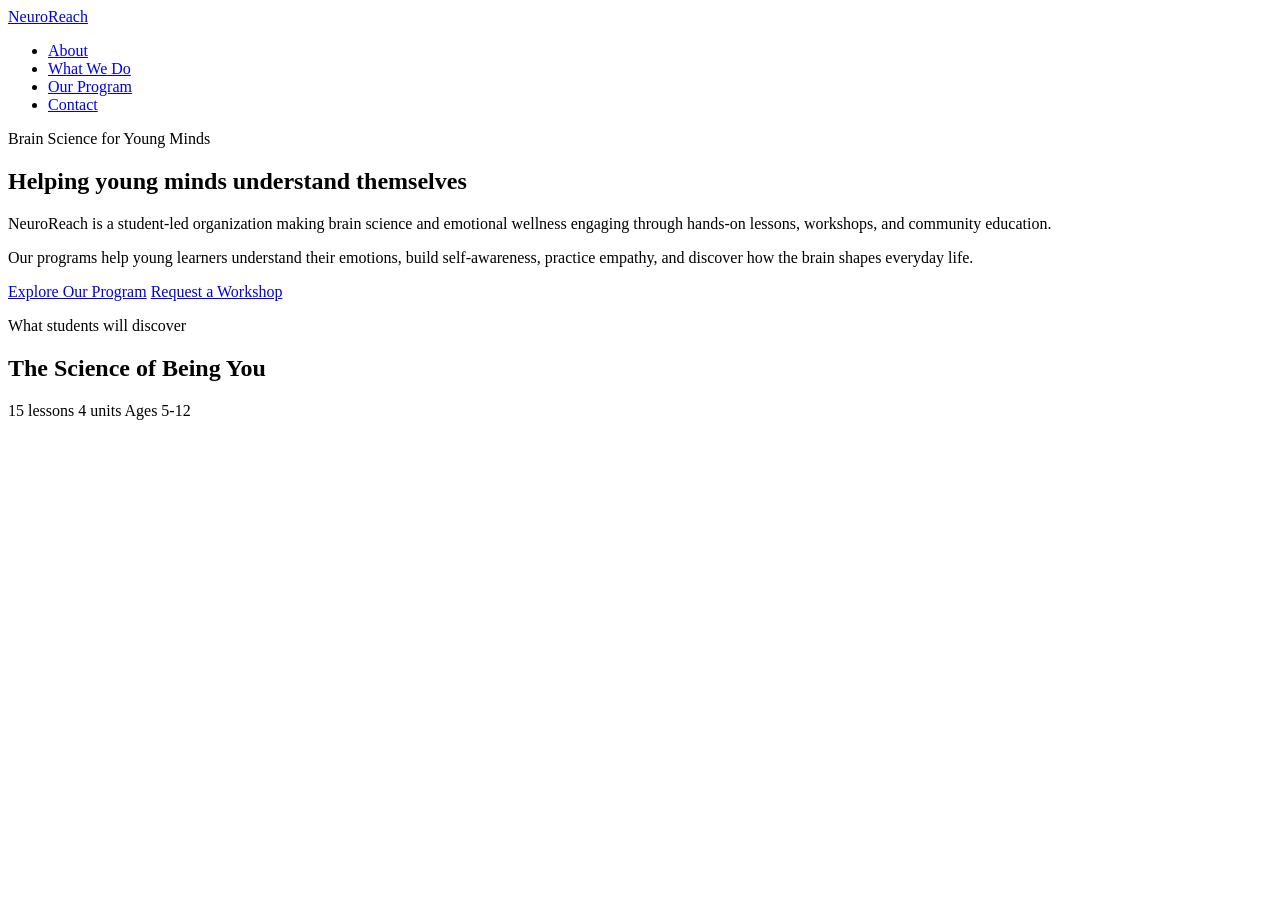
==== index.html @ a8439c40 "Built navbar and hero structure" ====
<!DOCTYPE html>
<html lang="en">
  <head>
    <meta charset="UTF-8">
    <meta name="viewport" content="width=device-width, initial-scale=1.0" />
    <title>NeuroReach | Student Led Brain Science and Mental Health Organization</title>
    <link rel="stylesheet" href="style.css">
  </head>
  <body>
    <nav class="navbar">
        <a href="index.html" class="logo">NeuroReach</a>
        <ul class="nav-links">
            <li><a href="#about">About</a></li>
            <li><a href="#work">What We Do</a></li>
            <li><a href="#program">Our Program</a></li>
            <li><a href="contact.html" class="nav-button">Contact</a></li>
        </ul>
    </nav>
    <main>
        <section class="hero">
            <div class="hero-content">
                <p class="hero-label">Brain Science for Young Minds</p>
                <h1>Helping young minds understand themselves</h1>

                <p>NeuroReach is a student-led organization making brain science and emotional wellness engaging through hands-on lessons, workshops, and community education.</p>

                <p>Our programs help young learners understand their emotions, build self-awareness, practice empathy, and discover how the brain shapes everyday life.</p>

                <div class="hero-actions">
                    <a href="#program" class="primary-button">Explore Our Program</a>
                    <a href="contact.html" class="secondary-button">Request a Workshop</a>
                </div>
            </div>
            <div class="hero-visual">
                <div class="visual-circle" aria-hidden="true"></div>
                <div class="program-preview">
                    <p>What students will discover</p>
                    <h2>The Science of Being You</h2>
                    <div class="program-stats">
                        <span>15 lessons</span>
                        <span>4 units</span>
                        <span>Ages 5-12</span>
                    </div>
                </div>
            </div>
        </section>
    </main>
  </body>
</html>
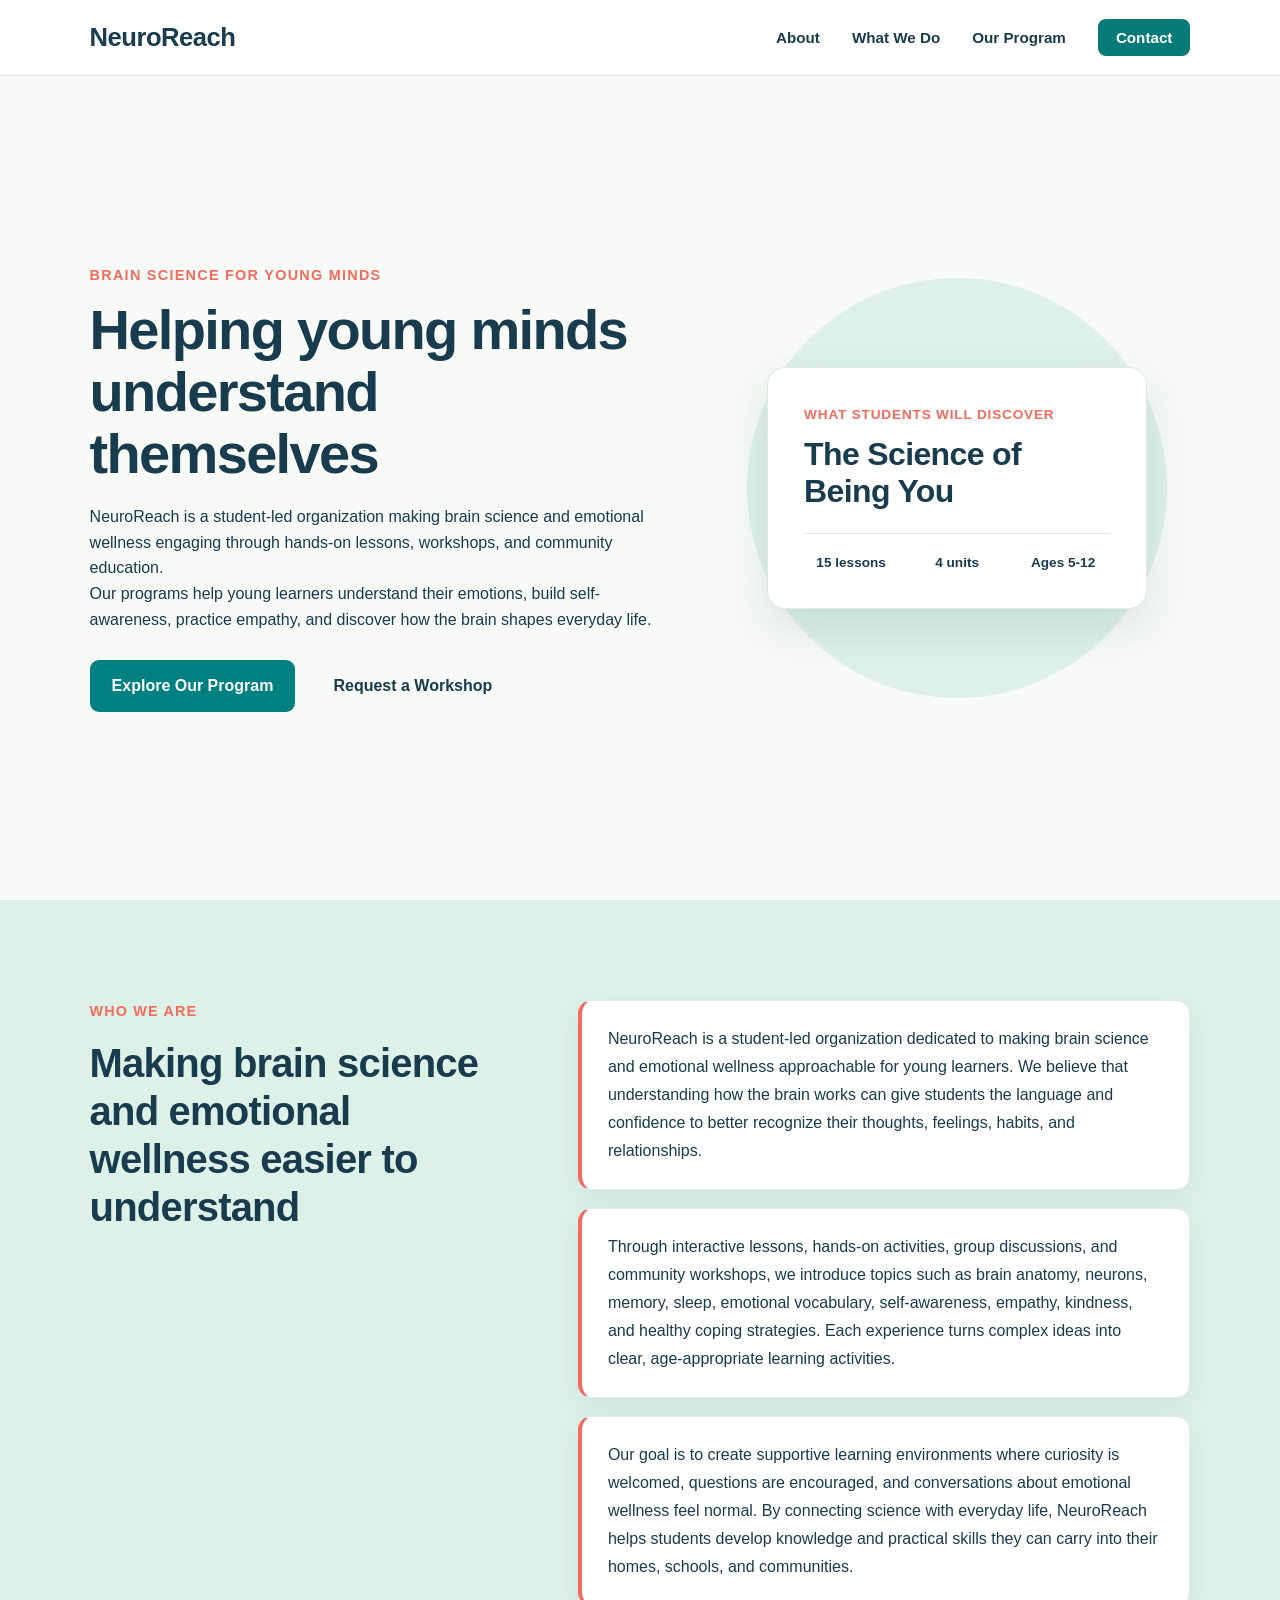
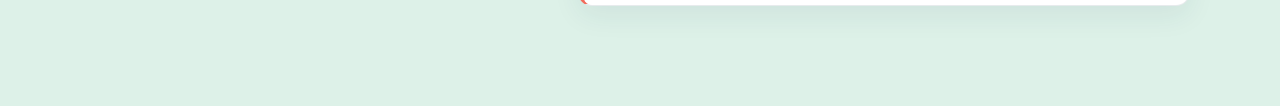
==== commit 05919e00: "Complete the about section desing" ====
--- a/index.html
+++ b/index.html
@@ -44,6 +44,19 @@
                 </div>
             </div>
         </section>
+
+        <section id="about" class="about-section">
+            <div class="about-container">
+                <div class="about-left">
+                    <h4 class="about-left-miniheading">Who We Are</h4>
+                    <h2 class="about-left-heading">Making brain science and emotional wellness easier to understand</h2>
+                </div>
+                <div class="about-right">
+                    <p>NeuroReach is a student-led organization dedicated to making brain science and emotional wellness approachable for young learners. We believe that understanding how the brain works can give students the language and confidence to better recognize their thoughts, feelings, habits, and relationships.</p>
+                    <p>Through interactive lessons, hands-on activities, group discussions, and community workshops, we introduce topics such as brain anatomy, neurons, memory, sleep, emotional vocabulary, self-awareness, empathy, kindness, and healthy coping strategies. Each experience turns complex ideas into clear, age-appropriate learning activities.</p>
+                    <p>Our goal is to create supportive learning environments where curiosity is welcomed, questions are encouraged, and conversations about emotional wellness feel normal. By connecting science with everyday life, NeuroReach helps students develop knowledge and practical skills they can carry into their homes, schools, and communities.</p>
+            </div>
+        </section>
     </main>
   </body>
 </html>
--- a/style.css
+++ b/style.css
@@ -0,0 +1,299 @@
+:root {
+    --background: #F7FAF7;
+    --navy: #183B4E;
+    --teal: #087A78;
+    --coral: #F26B5B;
+    --mint: #DDF1E8;
+    --white: #FFFFFF;
+}
+
+* {
+    margin: 0;
+    padding: 0;
+    box-sizing: border-box;
+}
+
+html {
+    scroll-behavior: smooth;
+}
+
+body {
+    background-color: var(--background);
+    color: var(--navy);
+    font-family: Inter, Arial, Helvetica, sans-serif;
+    line-height: 1.6;
+}
+
+a {
+    color: inherit;
+    text-decoration: none;
+}
+
+ul {
+    list-style: none;
+}
+
+.navbar {
+    min-height: 76px;
+    padding: 0 7%;
+    display: flex;
+    justify-content: space-between;
+    align-items: center;
+    background-color: var(--white);
+    border-bottom: 1px solid rgba(24, 59, 78, 0.1);
+}
+
+.logo {
+    color: var(--navy);
+    font-size: 1.6rem;
+    font-weight: 800;
+    letter-spacing: -0.5px;
+}
+
+.nav-links {
+    display: flex;
+    align-items: center;
+    gap: 2rem;
+}
+
+.nav-links a {
+    font-size: 0.95rem;
+    font-weight: 600;
+    transition: color 0.2s ease;
+}
+
+.nav-links a:hover {
+    color: var(--teal);
+}
+
+.nav-button {
+    padding: 10px 18px;
+    color: var(--white);
+    background-color: var(--teal);
+    border-radius: 8px;
+}
+
+.nav-button:hover {
+    color: var(--white) ;
+    background-color: #066967;
+}
+
+.hero {
+    display: grid;
+    grid-template-columns: 1.1fr 0.9fr;
+    align-items: center;
+    gap: 4rem;
+    padding: 70px 7%;
+    min-height: calc(100vh - 76px);
+    position: relative;
+    overflow: hidden;
+}
+
+.hero-content {
+    max-width: 650px;
+}
+
+.hero-label {
+    color: var(--coral);
+    font-weight: bold;
+    font-size: 0.9rem;
+    letter-spacing: 0.08rem;
+    margin-bottom: 12px;
+    text-transform: uppercase; 
+}
+
+.hero-content h1 {
+    font-size: 3.5rem;
+    line-height: 1.1;
+    font-weight: 800;
+    margin-bottom: 20px;
+    letter-spacing: -0.03em;
+}
+
+.hero-description {
+    font-size: 1.05rem;
+    opacity: 0.8;
+    max-width: 620px;
+}
+
+.hero-description p {
+    margin-bottom: 8px;
+}
+
+.hero-actions {
+    display: flex;
+    gap: 1rem;
+    margin-top: 28px;
+    align-items: center;
+    flex-wrap: wrap;
+}
+
+.primary-button,
+.secondary-button {
+    display: inline-block;
+    padding: 13px 22px;
+    font-weight: bold;
+    border-radius: 9px;
+    transition: all 0.2s ease;
+}
+
+.primary-button {
+    background-color: teal;
+    color: white;
+    border-color: teal;
+}
+
+.hero-visual {
+    position: relative;
+    min-height: 400px;
+    display: flex;
+    align-items: center;
+    justify-content: center;
+}
+
+.visual-circle {
+    position: absolute;
+    width: 420px;
+    height: 420px;
+    background-color: var(--mint);
+    border-radius: 50%;
+    top: 50%;
+    left: 50%;
+    transform: translate(-50%, -50%);
+    z-index: 0;
+}
+
+.program-preview {
+    position: relative;
+    z-index: 1;
+    width: 100%;
+    max-width: 380px;
+    padding: 36px;
+    background-color: var(--white);
+    border: 1px solid rgba(24, 59, 78, 0.12);
+    border-radius: 18px;
+    box-shadow: 0 18px 45px rgba(24, 59, 78, 0.12);
+}
+
+.program-preview > p {
+    color: var(--coral);
+    font-size: 0.85rem;
+    font-weight: 700;
+    letter-spacing: 0.06em;
+    text-transform: uppercase;
+    margin-bottom: 10px;
+}
+
+.program-preview h2 {
+    font-size: 2rem;
+    line-height: 1.15;
+    letter-spacing: -0.02em;
+    margin-bottom: 24px;
+}
+
+.program-stats {
+    display: grid;
+    grid-template-columns: repeat(3, 1fr);
+    gap: 0.75rem;
+    margin-top: 24px;
+    padding-top: 20px;
+    border-top: 1px solid rgba(24, 59, 78, 0.12);
+}
+
+.program-stats span {
+    text-align: center;
+    font-size: 0.85rem;
+    font-weight: 700;
+    line-height: 1.3;
+}
+
+.about-container {
+    display: grid;
+    grid-template-columns: 0.9fr 1.1fr;
+    gap: 4rem;
+    align-items: center;
+}
+
+.about-section {
+    background-color: var(--mint);
+    padding: 90px 7%;
+}
+
+
+
+.about-left-miniheading {
+    color: var(--coral);
+    font-weight: bold;
+    font-size: 0.9rem;
+    letter-spacing: 0.08rem;
+    margin-bottom: 25px;
+}
+.about-left-heading {
+    color: var(--navy);
+    font-weight: bold;
+    font-size: 1.3rem;
+    letter-spacing: 0.08rem;
+    margin-bottom: 12px;
+}
+
+.about-right p {
+    margin-bottom: 30px;
+}
+
+.about-right p:last-child {
+    margin-bottom: 0;
+}
+
+.about-section {
+    background-color: var(--mint);
+    padding: 100px 7%;
+}
+
+.about-container {
+    display: grid;
+    grid-template-columns: 0.8fr 1.2fr;
+    gap: 5rem;
+    align-items: start;
+}
+
+.about-left-miniheading {
+    color: var(--coral);
+    font-size: 0.9rem;
+    font-weight: 700;
+    letter-spacing: 0.08em;
+    text-transform: uppercase;
+    margin-bottom: 16px;
+}
+
+.about-left-heading {
+    color: var(--navy);
+    font-size: 2.5rem;
+    font-weight: 800;
+    line-height: 1.2;
+    letter-spacing: -0.02em;
+    max-width: 520px;
+}
+
+.about-right {
+    display: grid;
+    gap: 18px;
+}
+
+.about-right > p {
+    margin: 0;
+    padding: 24px 26px;
+    background-color: var(--white);
+    color: var(--navy);
+    font-size: 1rem;
+    line-height: 1.75;
+    border: 1px solid rgba(24, 59, 78, 0.1);
+    border-left: 4px solid var(--coral);
+    border-radius: 14px;
+    box-shadow: 0 10px 28px rgba(24, 59, 78, 0.07);
+    transition: transform 0.2s ease, box-shadow 0.2s ease;
+}
+
+.about-right > p:hover {
+    transform: translateY(-3px);
+    box-shadow: 0 15px 34px rgba(24, 59, 78, 0.11);
+}
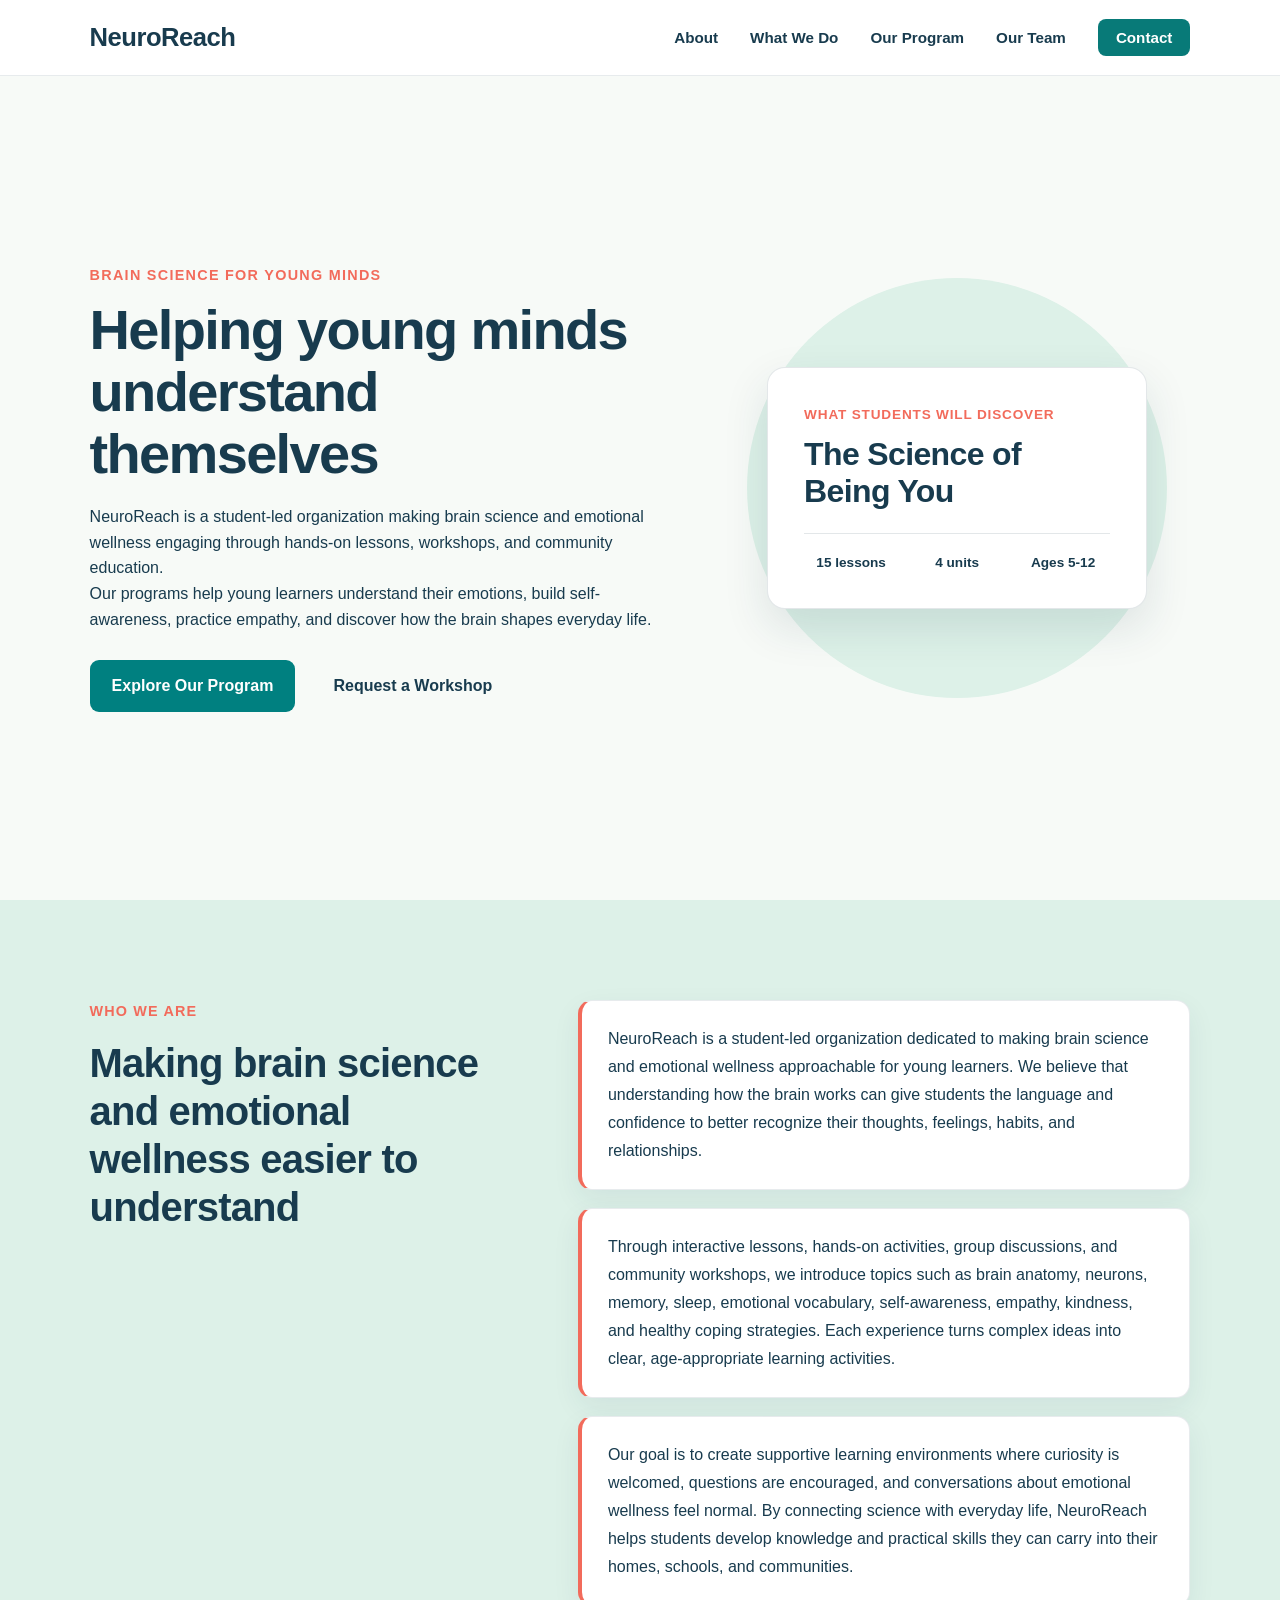
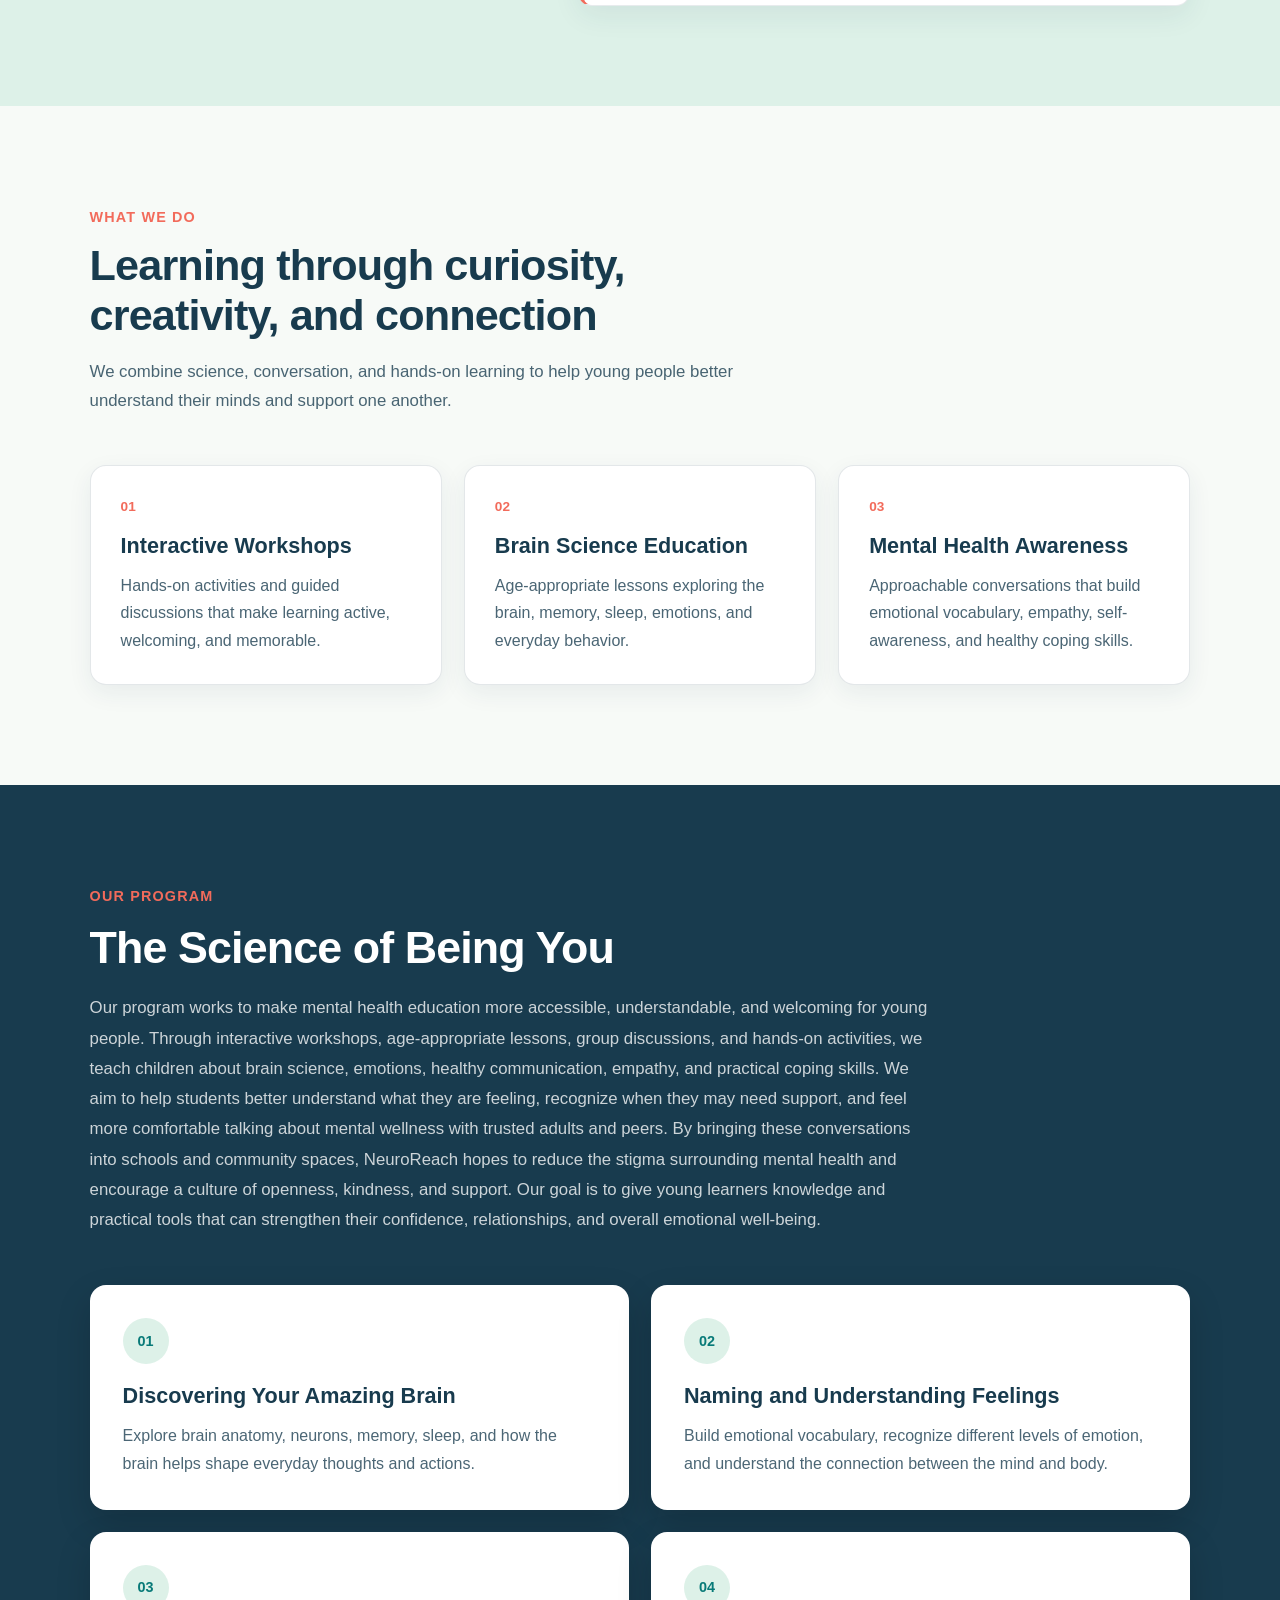
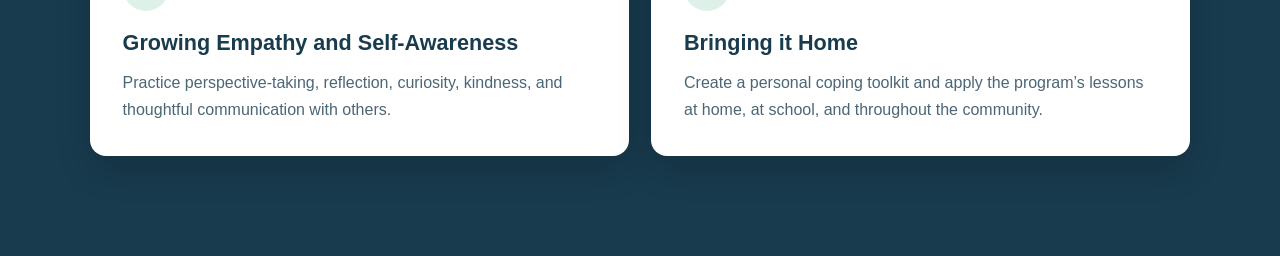
==== commit 9b87a8fa: "Add program section and unit cards" ====
--- a/index.html
+++ b/index.html
@@ -13,6 +13,7 @@
             <li><a href="#about">About</a></li>
             <li><a href="#work">What We Do</a></li>
             <li><a href="#program">Our Program</a></li>
+            <li><a href="#team">Our Team</a></li>
             <li><a href="contact.html" class="nav-button">Contact</a></li>
         </ul>
     </nav>
@@ -55,6 +56,66 @@
                     <p>NeuroReach is a student-led organization dedicated to making brain science and emotional wellness approachable for young learners. We believe that understanding how the brain works can give students the language and confidence to better recognize their thoughts, feelings, habits, and relationships.</p>
                     <p>Through interactive lessons, hands-on activities, group discussions, and community workshops, we introduce topics such as brain anatomy, neurons, memory, sleep, emotional vocabulary, self-awareness, empathy, kindness, and healthy coping strategies. Each experience turns complex ideas into clear, age-appropriate learning activities.</p>
                     <p>Our goal is to create supportive learning environments where curiosity is welcomed, questions are encouraged, and conversations about emotional wellness feel normal. By connecting science with everyday life, NeuroReach helps students develop knowledge and practical skills they can carry into their homes, schools, and communities.</p>
+                </div>
+            </div>
+        </section>
+
+        <section id="work" class="work-section">
+            <div class="work-container">
+                <div class="work-heading">
+                    <p class="section-label">What We Do</p>
+                    <h2>Learning through curiosity, creativity, and connection</h2>
+                    <p class="work-description">We combine science, conversation, and hands-on learning to help young people better understand their minds and support one another.</p>
+                </div>
+                <div class="work-grid">
+                    <article class="work-card">
+                        <p class="work-number">01</p>
+                        <h3>Interactive Workshops</h3>
+                        <p>Hands-on activities and guided discussions that make learning active, welcoming, and memorable.</p>
+                    </article>
+                    <article class="work-card">
+                        <p class="work-number">02</p>
+                        <h3>Brain Science Education</h3>
+                        <p>Age-appropriate lessons exploring the brain, memory, sleep, emotions, and everyday behavior.</p>
+                    </article>
+                    <article class="work-card">
+                        <p class="work-number">03</p>
+                        <h3>Mental Health Awareness</h3>
+                        <p>Approachable conversations that build emotional vocabulary, empathy, self-awareness, and healthy coping skills.</p>
+                    </article>
+                </div>
+            </div>
+        </section>
+
+        <section id="program" class="program-section">
+            <div class="program-container">
+                <div class="program-heading">
+                    <p class="section-label">Our Program</p>
+                    <h2>The Science of Being You</h2>
+                    <p class="program-description">Our program works to make mental health education more accessible, understandable, and welcoming for young people. Through interactive workshops, age-appropriate lessons, group discussions, and hands-on activities, we teach children about brain science, emotions, healthy communication, empathy, and practical coping skills. We aim to help students better understand what they are feeling, recognize when they may need support, and feel more comfortable talking about mental wellness with trusted adults and peers. By bringing these conversations into schools and community spaces, NeuroReach hopes to reduce the stigma surrounding mental health and encourage a culture of openness, kindness, and support. Our goal is to give young learners knowledge and practical tools that can strengthen their confidence, relationships, and overall emotional well-being.</p>
+                </div>
+                <div class="program-grid">
+                    <article class="unit-card">
+                        <p class="unit-number">01</p>
+                        <h3>Discovering Your Amazing Brain</h3>
+                        <p>Explore brain anatomy, neurons, memory, sleep, and how the brain helps shape everyday thoughts and actions.</p>
+                    </article>
+                    <article class="unit-card">
+                        <p class="unit-number">02</p>
+                        <h3>Naming and Understanding Feelings</h3>
+                        <p>Build emotional vocabulary, recognize different levels of emotion, and understand the connection between the mind and body.</p>
+                    </article>
+                    <article class="unit-card">
+                        <p class="unit-number">03</p>
+                        <h3>Growing Empathy and Self-Awareness</h3>
+                        <p>Practice perspective-taking, reflection, curiosity, kindness, and thoughtful communication with others.</p>
+                    </article>
+                    <article class="unit-card">
+                        <p class="unit-number">04</p>
+                        <h3>Bringing it Home</h3>
+                        <p>Create a personal coping toolkit and apply the program’s lessons at home, at school, and throughout the community.</p>
+                    </article>
+                </div>
             </div>
         </section>
     </main>
--- a/style.css
+++ b/style.css
@@ -296,4 +296,181 @@
 .about-right > p:hover {
     transform: translateY(-3px);
     box-shadow: 0 15px 34px rgba(24, 59, 78, 0.11);
+}
+
+
+
+.work-section {
+    background-color: var(--background);
+    padding: 100px 7%;
+}
+
+.work-heading {
+    max-width: 720px;
+    margin-bottom: 50px;
+}
+
+.section-label {
+    color: var(--coral);
+    font-size: 0.9rem;
+    font-weight: 700;
+    letter-spacing: 0.08em;
+    text-transform: uppercase;
+    margin-bottom: 12px;
+}
+
+.work-heading h2 {
+    color: var(--navy);
+    font-size: 2.7rem;
+    line-height: 1.15;
+    letter-spacing: -0.02em;
+    margin-bottom: 18px;
+}
+
+.work-description {
+    color: var(--navy);
+    font-size: 1.05rem;
+    line-height: 1.7;
+    opacity: 0.78;
+}
+
+.work-grid {
+    display: grid;
+    grid-template-columns: repeat(3, 1fr);
+    gap: 22px;
+}
+
+.work-card {
+    padding: 30px;
+    background-color: var(--white);
+    border: 1px solid rgba(24, 59, 78, 0.12);
+    border-radius: 16px;
+    box-shadow: 0 8px 24px rgba(24, 59, 78, 0.07);
+    transition: transform 0.2s ease, box-shadow 0.2s ease;
+}
+
+.work-number {
+    color: var(--coral);
+    font-size: 0.85rem;
+    font-weight: 700;
+}
+
+.work-card h3 {
+    color: var(--navy);
+    font-size: 1.35rem;
+    line-height: 1.3;
+    margin: 14px 0 12px;
+}
+
+.work-card h3 + p {
+    color: var(--navy);
+    line-height: 1.7;
+    opacity: 0.78;
+}
+
+.work-card:hover {
+    transform: translateY(-5px);
+    box-shadow: 0 14px 32px rgba(24, 59, 78, 0.13);
+}
+
+.program-section {
+    padding: 100px 7%;
+    background-color: var(--navy);
+    color: var(--white);
+}
+
+.program-container {
+    max-width: 1400px;
+    margin: 0 auto;
+}
+
+.program-heading {
+    max-width: 900px;
+    margin-bottom: 50px;
+}
+
+.program-section .section-label {
+    color: var(--coral);
+    font-size: 0.9rem;
+    font-weight: 700;
+    letter-spacing: 0.08em;
+    text-transform: uppercase;
+    margin-bottom: 14px;
+}
+
+.program-heading h2 {
+    color: var(--white);
+    font-size: 2.8rem;
+    font-weight: 800;
+    line-height: 1.15;
+    letter-spacing: -0.02em;
+    margin-bottom: 20px;
+}
+
+.program-description {
+    max-width: 850px;
+    color: rgba(255, 255, 255, 0.78);
+    font-size: 1.05rem;
+    line-height: 1.8;
+}
+
+.program-grid {
+    display: grid;
+    grid-template-columns: repeat(2, 1fr);
+    gap: 22px;
+}
+
+.unit-card {
+    padding: 32px;
+    background-color: var(--white);
+    color: var(--navy);
+    border: 1px solid rgba(255, 255, 255, 0.15);
+    border-radius: 16px;
+    box-shadow: 0 14px 35px rgba(0, 0, 0, 0.16);
+    transition: transform 0.2s ease, box-shadow 0.2s ease;
+}
+
+.unit-card:hover {
+    transform: translateY(-4px);
+    box-shadow: 0 20px 42px rgba(0, 0, 0, 0.22);
+}
+
+.unit-number {
+    width: 46px;
+    height: 46px;
+    display: flex;
+    align-items: center;
+    justify-content: center;
+    color: var(--teal);
+    background-color: var(--mint);
+    border-radius: 50%;
+    font-size: 0.9rem;
+    font-weight: 800;
+}
+
+.unit-card h3 {
+    margin: 18px 0 12px;
+    color: var(--navy);
+    font-size: 1.35rem;
+    line-height: 1.3;
+}
+
+.unit-card > p:last-child {
+    color: rgba(24, 59, 78, 0.78);
+    line-height: 1.7;
+}
+
+/* Makes the unit cards stack on smaller screens */
+@media (max-width: 800px) {
+    .program-section {
+        padding: 75px 6%;
+    }
+
+    .program-heading h2 {
+        font-size: 2.2rem;
+    }
+
+    .program-grid {
+        grid-template-columns: 1fr;
+    }
 }
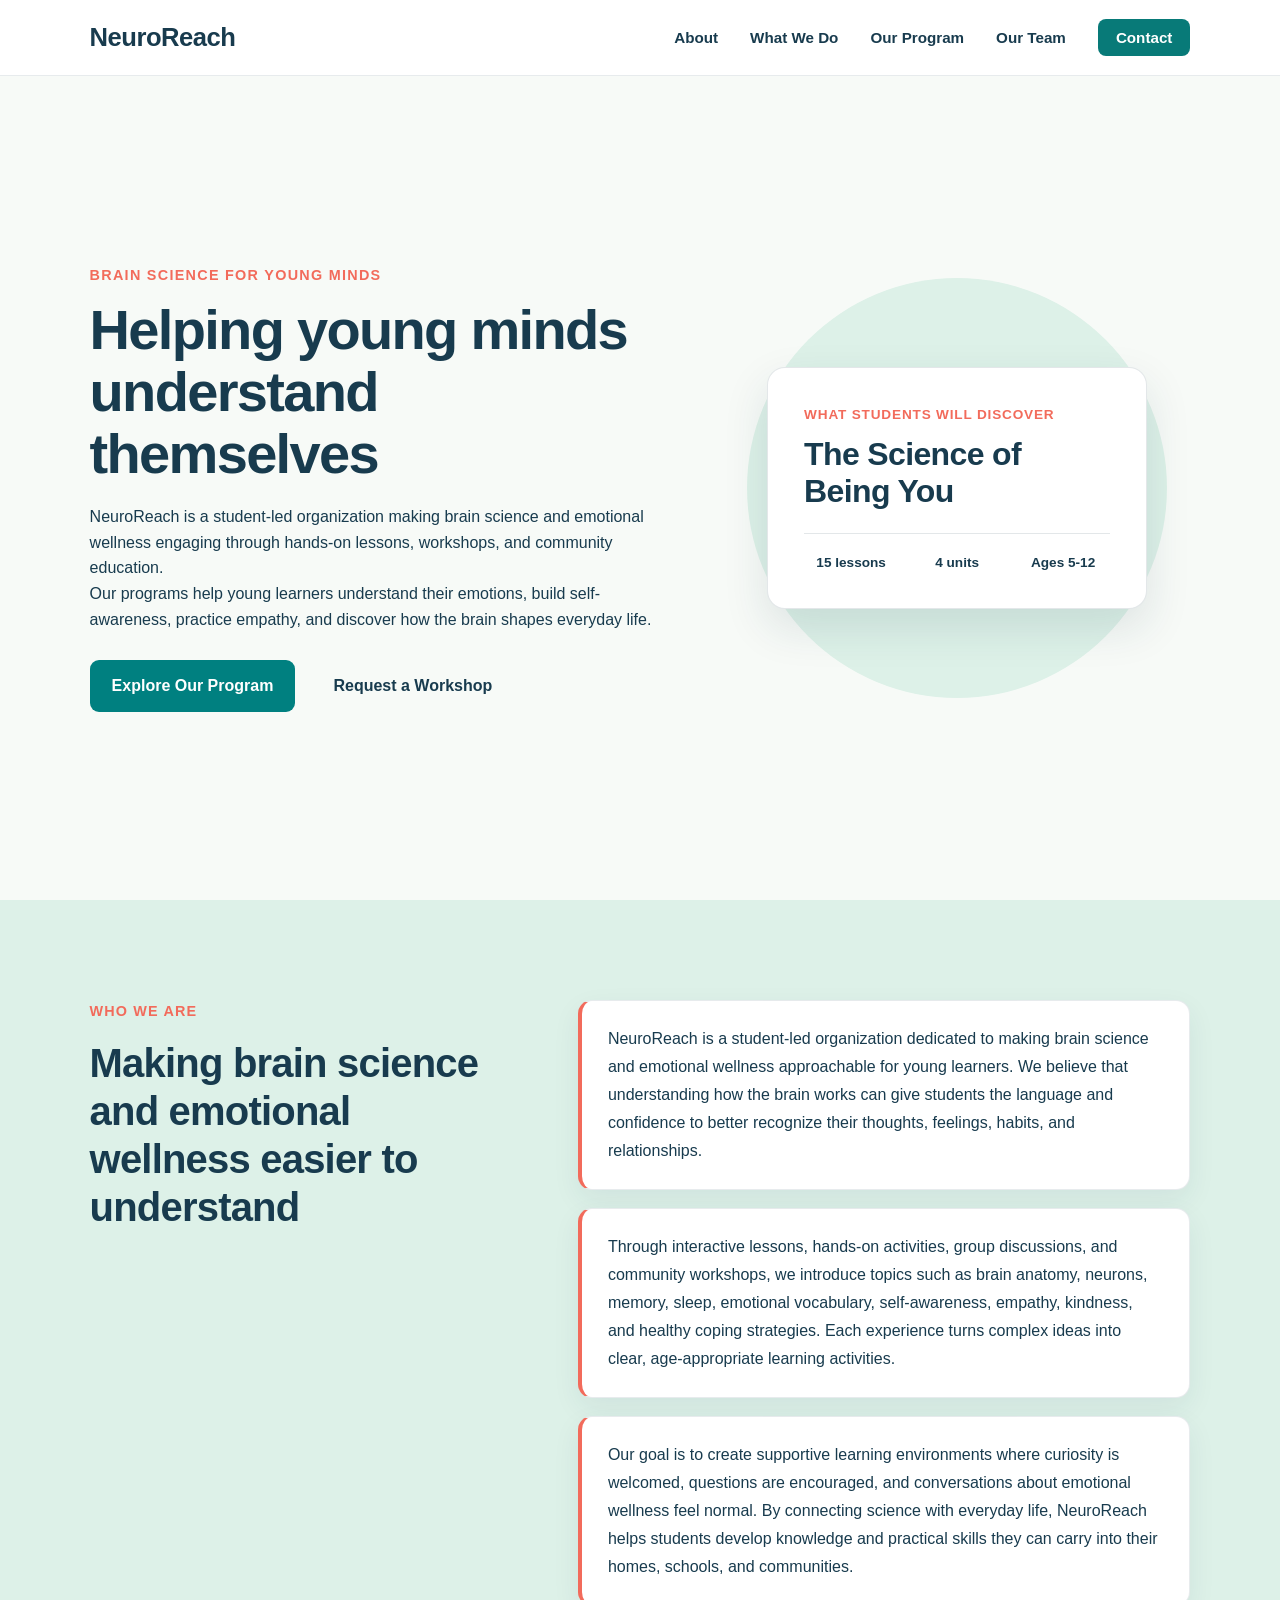
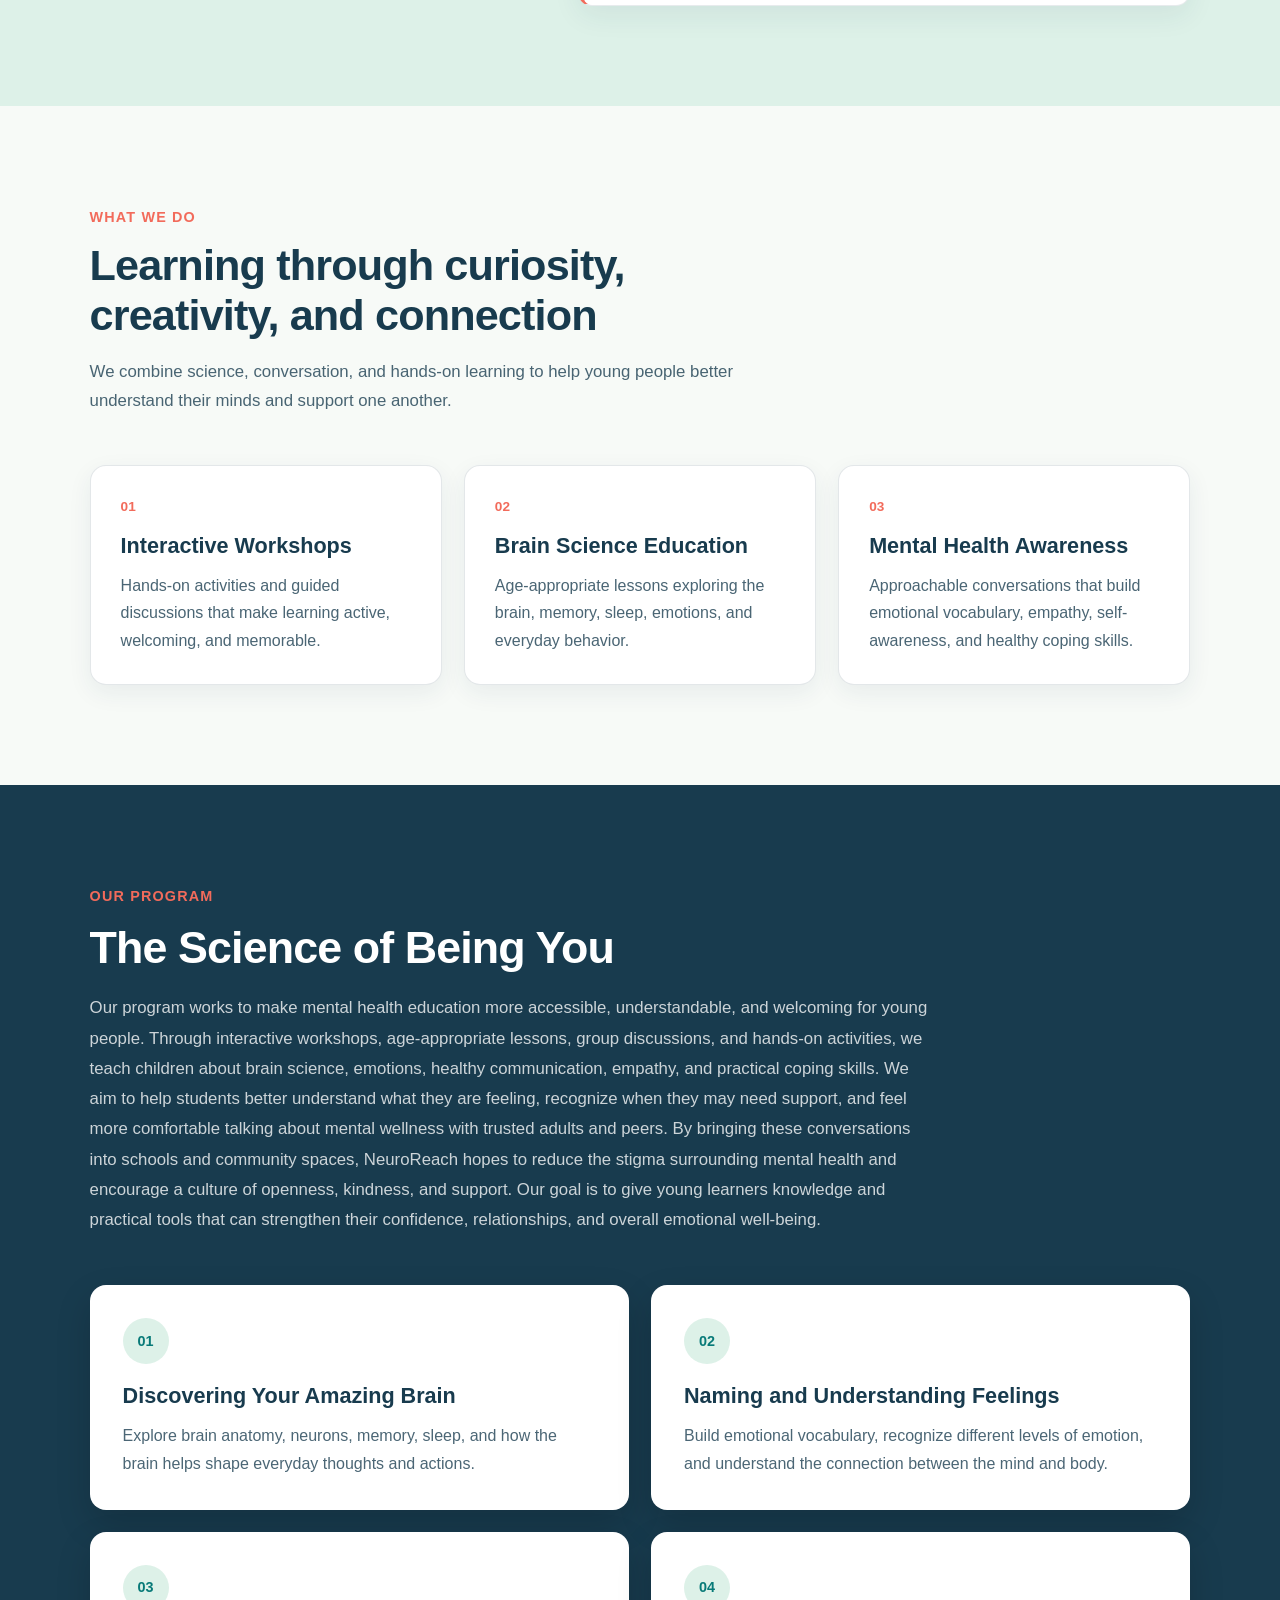
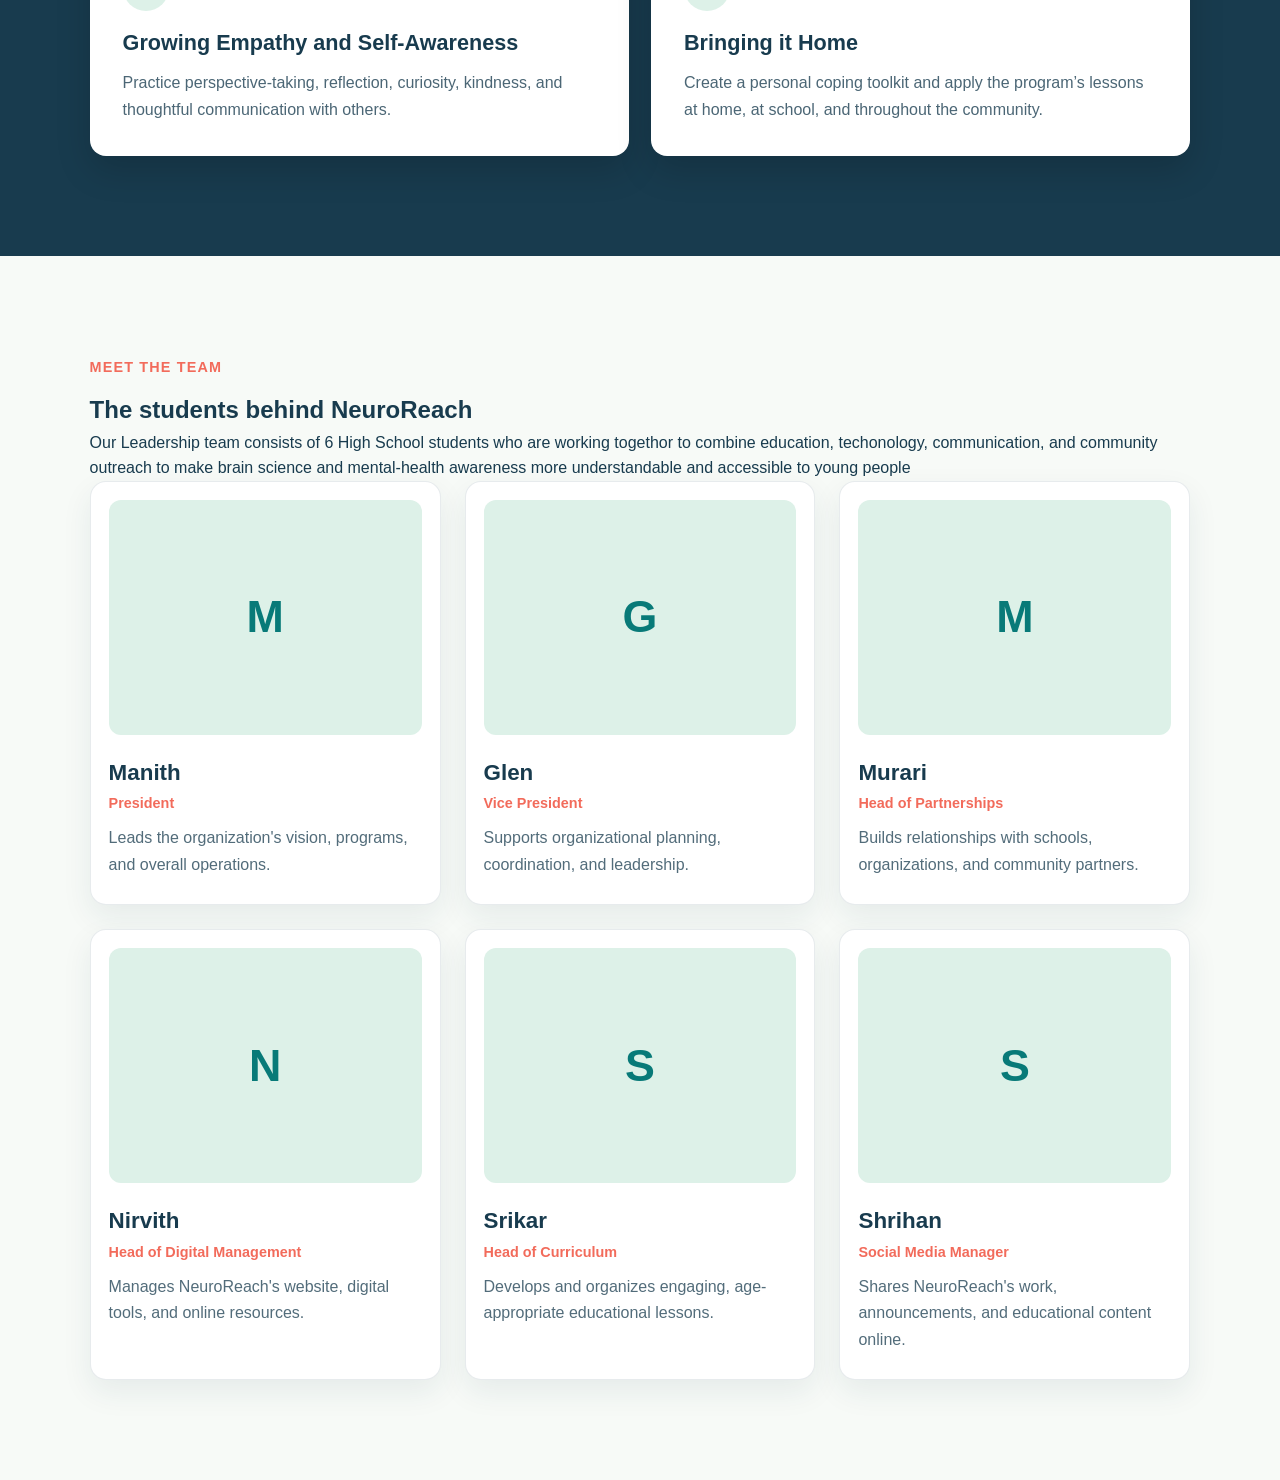
==== commit b2167d29: "Our Team page done but placeholders are in place of the pictures" ====
--- a/index.html
+++ b/index.html
@@ -118,6 +118,56 @@
                 </div>
             </div>
         </section>
+        
+        <section id="team" class="team-section">
+            <div class="team-container">
+                <p class="section-label">Meet the Team</p>
+                <h2>The students behind NeuroReach</h3>
+                <p>Our Leadership team consists of 6 High School students who are working togethor to combine education, techonology, communication, and community outreach to make brain science and mental-health awareness more understandable and accessible to young people</p>
+            </div>
+            <div class="team-grid">
+                <article class="officer-card">
+                    <div class="officer-photo-placeholder" aria-hidden="true">M</div>
+                    <h3>Manith</h3>
+                    <p class="officer-role">President</p>
+                    <p>Leads the organization's vision, programs, and overall operations.</p>
+                </article>
+                <article class="officer-card">
+                <div class="officer-photo-placeholder" aria-hidden="true">G</div>
+                <h3>Glen</h3>
+                <p class="officer-role">Vice President</p>
+                <p>Supports organizational planning, coordination, and leadership.</p>
+            </article>
+
+            <article class="officer-card">
+                <div class="officer-photo-placeholder" aria-hidden="true">M</div>
+                <h3>Murari</h3>
+                <p class="officer-role">Head of Partnerships</p>
+                <p>Builds relationships with schools, organizations, and community partners.</p>
+            </article>
+
+            <article class="officer-card">
+                <div class="officer-photo-placeholder" aria-hidden="true">N</div>
+                <h3>Nirvith</h3>
+                <p class="officer-role">Head of Digital Management</p>
+                <p>Manages NeuroReach's website, digital tools, and online resources.</p>
+            </article>
+
+            <article class="officer-card">
+                <div class="officer-photo-placeholder" aria-hidden="true">S</div>
+                <h3>Srikar</h3>
+                <p class="officer-role">Head of Curriculum</p>
+                <p>Develops and organizes engaging, age-appropriate educational lessons.</p>
+            </article>
+
+            <article class="officer-card">
+                <div class="officer-photo-placeholder" aria-hidden="true">S</div>
+                <h3>Shrihan</h3>
+                <p class="officer-role">Social Media Manager</p>
+                <p>Shares NeuroReach's work, announcements, and educational content online.</p>
+            </article>
+            </div>
+        </section>
     </main>
   </body>
 </html>
--- a/style.css
+++ b/style.css
@@ -473,4 +473,109 @@
     .program-grid {
         grid-template-columns: 1fr;
     }
+}
+
+.team-section {
+    padding: 100px 7%;
+    background-color: var(--background);
+}
+
+.team-container {
+    max-width: 1400px;
+    margin: 0 auto;
+}
+
+.team-heading {
+    max-width: 720px;
+    margin-bottom: 50px;
+}
+
+.team-heading h2 {
+    color: var(--navy);
+    font-size: 2.8rem;
+    line-height: 1.15;
+    letter-spacing: -0.02em;
+    margin: 12px 0 18px;
+}
+
+.team-description {
+    color: rgba(24, 59, 78, 0.78);
+    font-size: 1.05rem;
+    line-height: 1.75;
+}
+
+.team-grid {
+    display: grid;
+    grid-template-columns: repeat(3, 1fr);
+    gap: 24px;
+}
+
+.officer-card {
+    padding: 18px 18px 26px;
+    background-color: var(--white);
+    border: 1px solid rgba(24, 59, 78, 0.1);
+    border-radius: 16px;
+    box-shadow: 0 12px 30px rgba(24, 59, 78, 0.08);
+    transition: transform 0.2s ease, box-shadow 0.2s ease;
+}
+
+.officer-card:hover {
+    transform: translateY(-4px);
+    box-shadow: 0 18px 38px rgba(24, 59, 78, 0.13);
+}
+
+.officer-photo-placeholder,
+.officer-photo {
+    width: 100%;
+    aspect-ratio: 4 / 3;
+    border-radius: 12px;
+    object-fit: cover;
+}
+
+.officer-photo-placeholder {
+    display: flex;
+    align-items: center;
+    justify-content: center;
+    color: var(--teal);
+    background-color: var(--mint);
+    font-size: 2.8rem;
+    font-weight: 800;
+}
+
+.officer-card h3 {
+    margin-top: 20px;
+    color: var(--navy);
+    font-size: 1.4rem;
+}
+
+.officer-role {
+    color: var(--coral);
+    font-size: 0.9rem;
+    font-weight: 700;
+    margin: 2px 0 10px;
+}
+
+.officer-card > p:last-child {
+    color: rgba(24, 59, 78, 0.75);
+    line-height: 1.65;
+}
+
+@media (max-width: 900px) {
+    .team-grid {
+        grid-template-columns: repeat(2, 1fr);
+    }
+}
+
+@media (max-width: 600px) {
+    .team-section {
+        padding: 75px 6%;
+    }
+
+    .team-heading h2 {
+        font-size: 2.2rem;
+    }
+
+    .team-grid {
+        grid-template-columns: 1fr;
+    }
 }
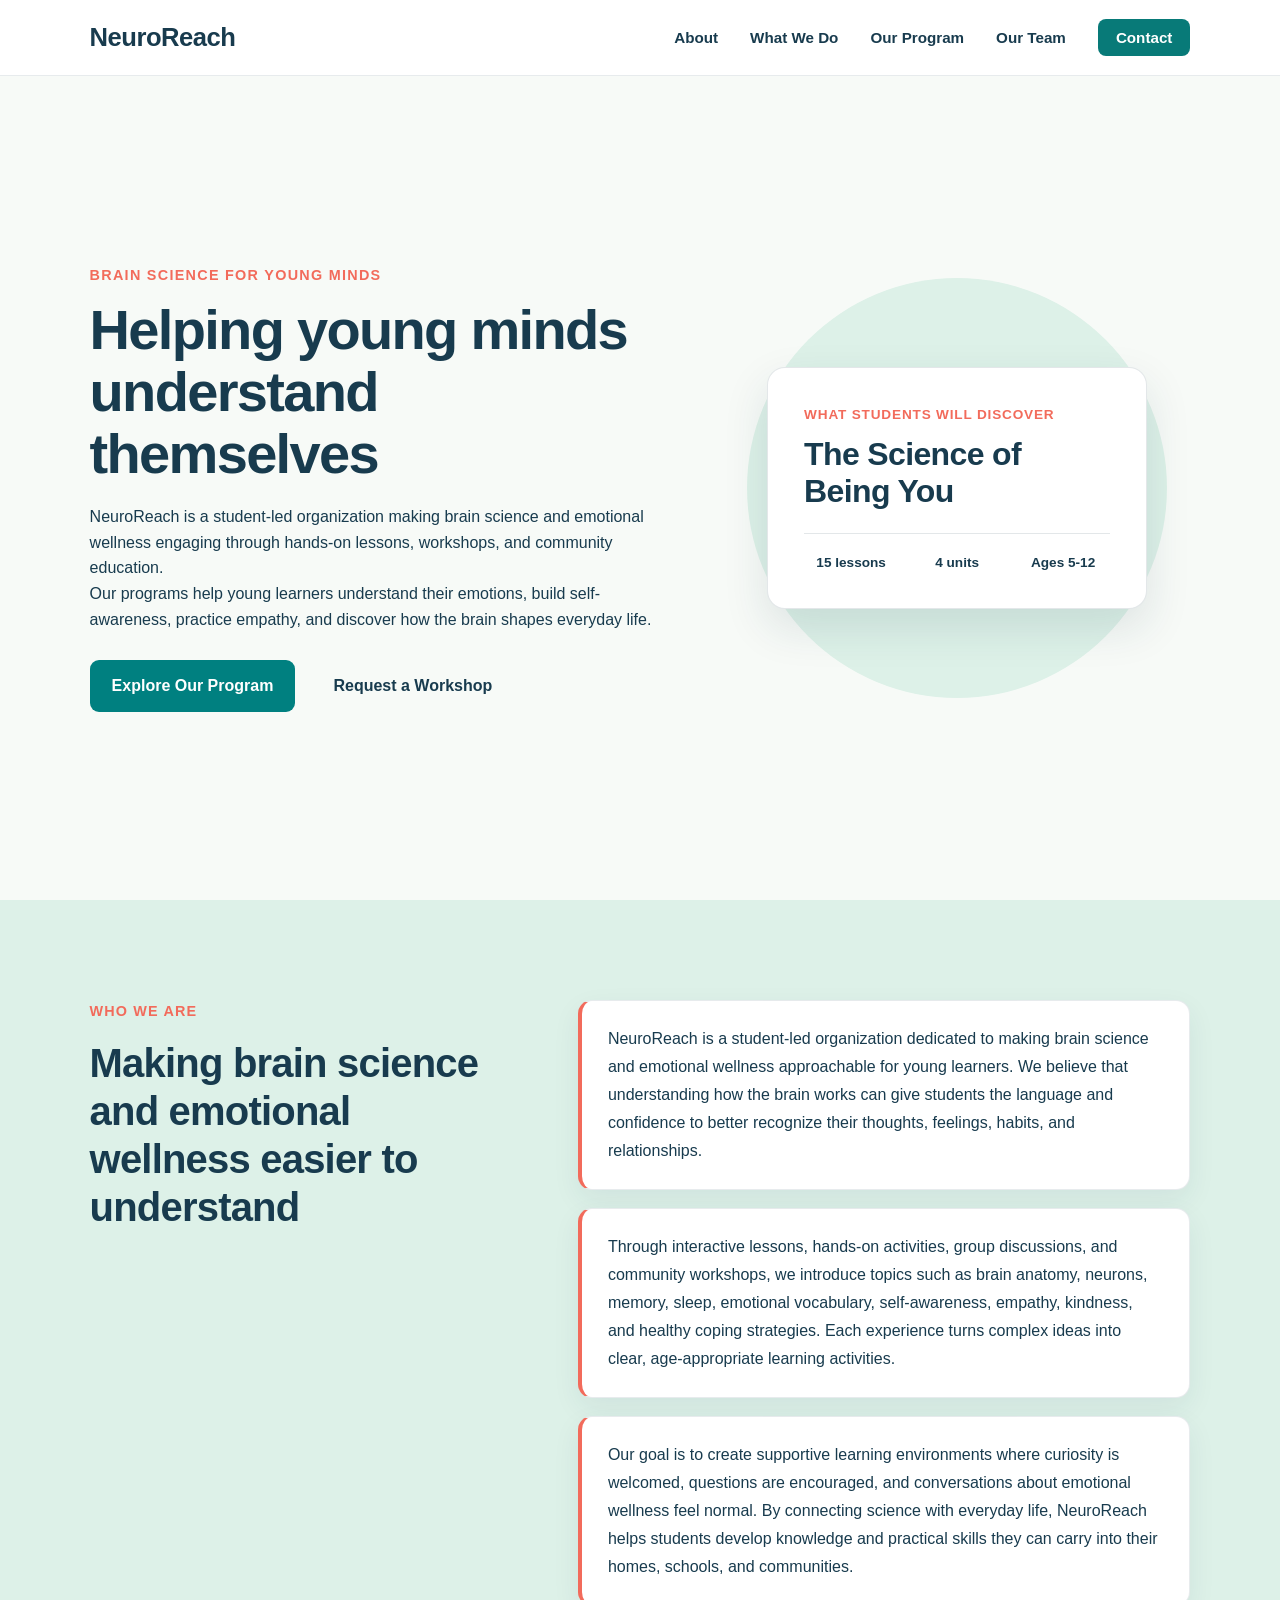
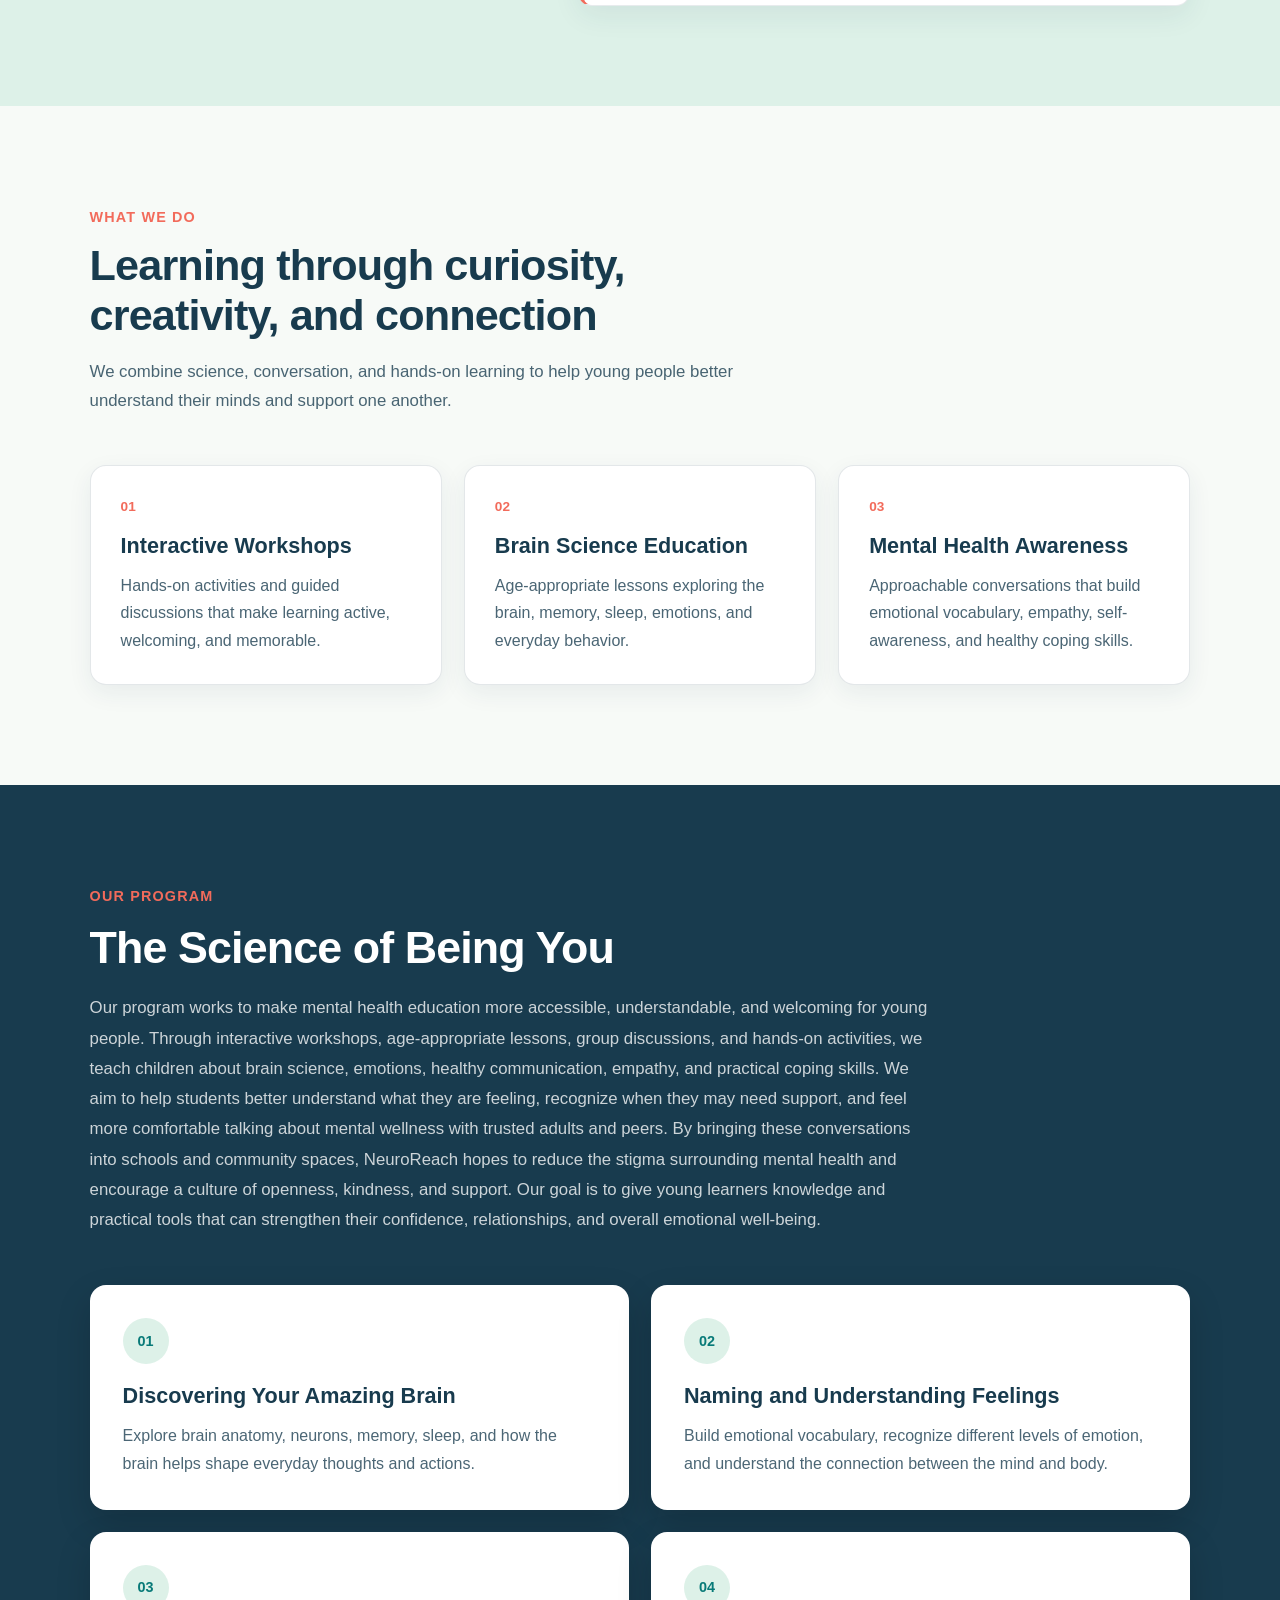
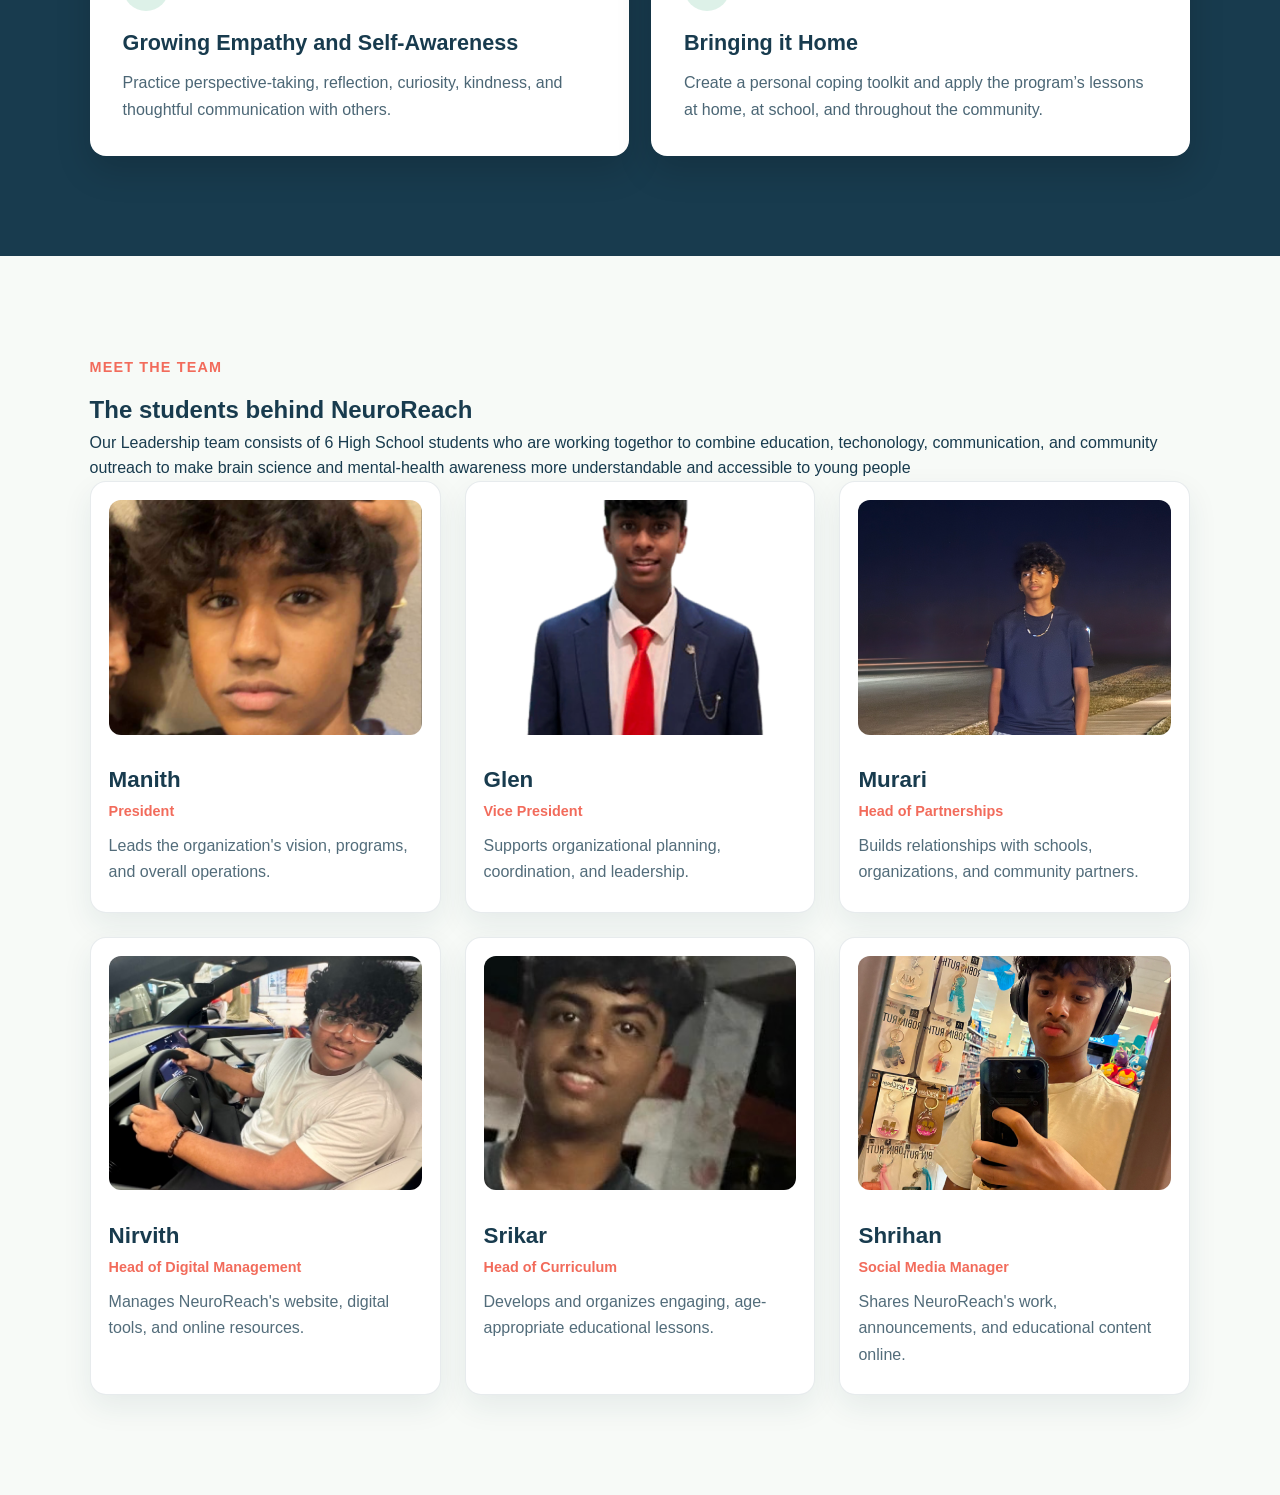
==== commit 77caf3e3: "Finished Our Team page" ====
--- a/index.html
+++ b/index.html
@@ -127,47 +127,48 @@
             </div>
             <div class="team-grid">
                 <article class="officer-card">
-                    <div class="officer-photo-placeholder" aria-hidden="true">M</div>
+                    <img src="images/manith.png" alt="Manith, President" class="officer-photo">
                     <h3>Manith</h3>
                     <p class="officer-role">President</p>
                     <p>Leads the organization's vision, programs, and overall operations.</p>
                 </article>
+
                 <article class="officer-card">
-                <div class="officer-photo-placeholder" aria-hidden="true">G</div>
-                <h3>Glen</h3>
-                <p class="officer-role">Vice President</p>
-                <p>Supports organizational planning, coordination, and leadership.</p>
-            </article>
+                    <img src="images/glen.png" alt="Glen, Vice President" class="officer-photo">
+                    <h3>Glen</h3>
+                    <p class="officer-role">Vice President</p>
+                    <p>Supports organizational planning, coordination, and leadership.</p>
+                </article>
 
-            <article class="officer-card">
-                <div class="officer-photo-placeholder" aria-hidden="true">M</div>
-                <h3>Murari</h3>
-                <p class="officer-role">Head of Partnerships</p>
-                <p>Builds relationships with schools, organizations, and community partners.</p>
-            </article>
+                <article class="officer-card">
+                    <img src="images/murari.png" alt="Murari, Head of Partnerships" class="officer-photo">
+                    <h3>Murari</h3>
+                    <p class="officer-role">Head of Partnerships</p>
+                    <p>Builds relationships with schools, organizations, and community partners.</p>
+                </article>
 
-            <article class="officer-card">
-                <div class="officer-photo-placeholder" aria-hidden="true">N</div>
-                <h3>Nirvith</h3>
-                <p class="officer-role">Head of Digital Management</p>
-                <p>Manages NeuroReach's website, digital tools, and online resources.</p>
-            </article>
+                <article class="officer-card">
+                    <img src="images/nirvith.jpeg" alt="Nirvith, Head of Digital Management" class="officer-photo">
+                    <h3>Nirvith</h3>
+                    <p class="officer-role">Head of Digital Management</p>
+                    <p>Manages NeuroReach's website, digital tools, and online resources.</p>
+                </article>
 
-            <article class="officer-card">
-                <div class="officer-photo-placeholder" aria-hidden="true">S</div>
-                <h3>Srikar</h3>
-                <p class="officer-role">Head of Curriculum</p>
-                <p>Develops and organizes engaging, age-appropriate educational lessons.</p>
-            </article>
+                <article class="officer-card">
+                    <img src="images/srikar.png" alt="Srikar, Head of Curriculum" class="officer-photo">
+                    <h3>Srikar</h3>
+                    <p class="officer-role">Head of Curriculum</p>
+                    <p>Develops and organizes engaging, age-appropriate educational lessons.</p>
+                </article>
 
-            <article class="officer-card">
-                <div class="officer-photo-placeholder" aria-hidden="true">S</div>
-                <h3>Shrihan</h3>
-                <p class="officer-role">Social Media Manager</p>
-                <p>Shares NeuroReach's work, announcements, and educational content online.</p>
-            </article>
+                <article class="officer-card">
+                    <img src="images/shrihan.png" alt="Shrihan, Social Media Manager" class="officer-photo">
+                    <h3>Shrihan</h3>
+                    <p class="officer-role">Social Media Manager</p>
+                    <p>Shares NeuroReach's work, announcements, and educational content online.</p>
+                </article>
             </div>
         </section>
     </main>
   </body>
-</html>
+</html>
